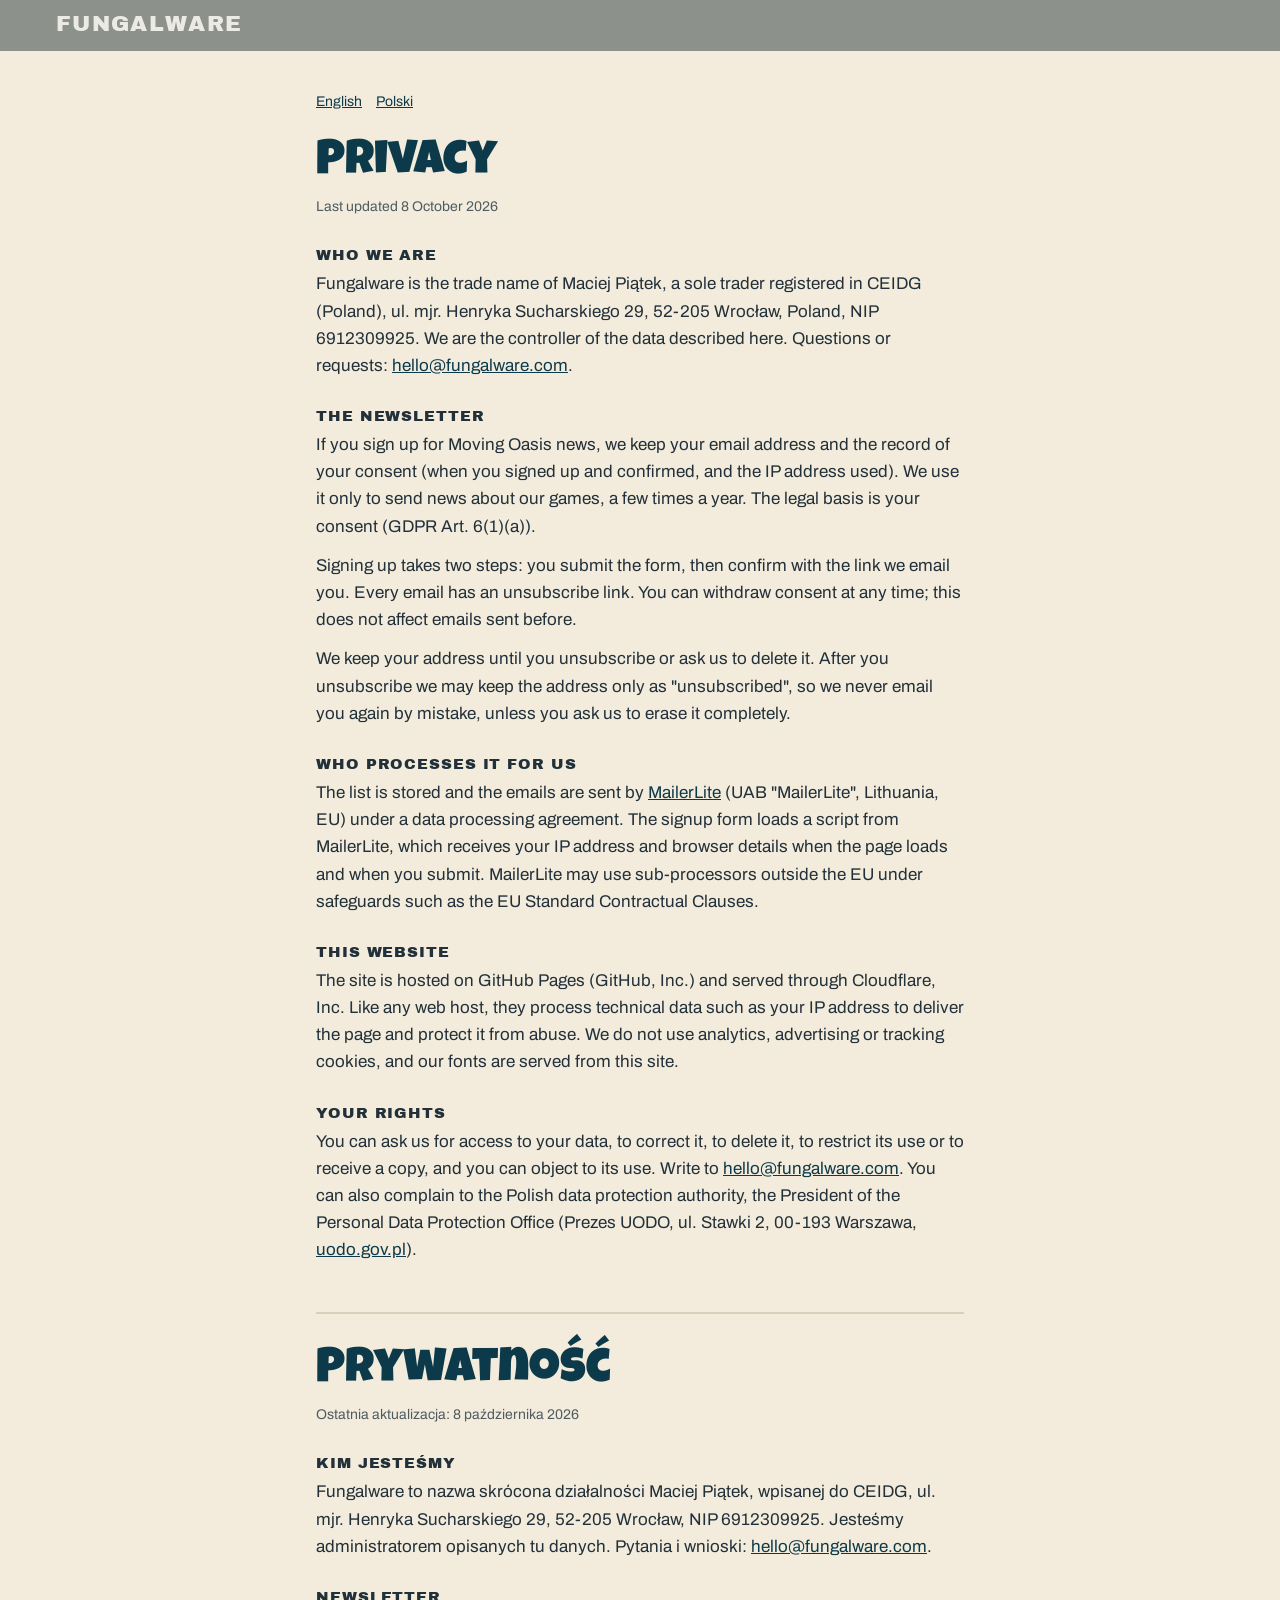
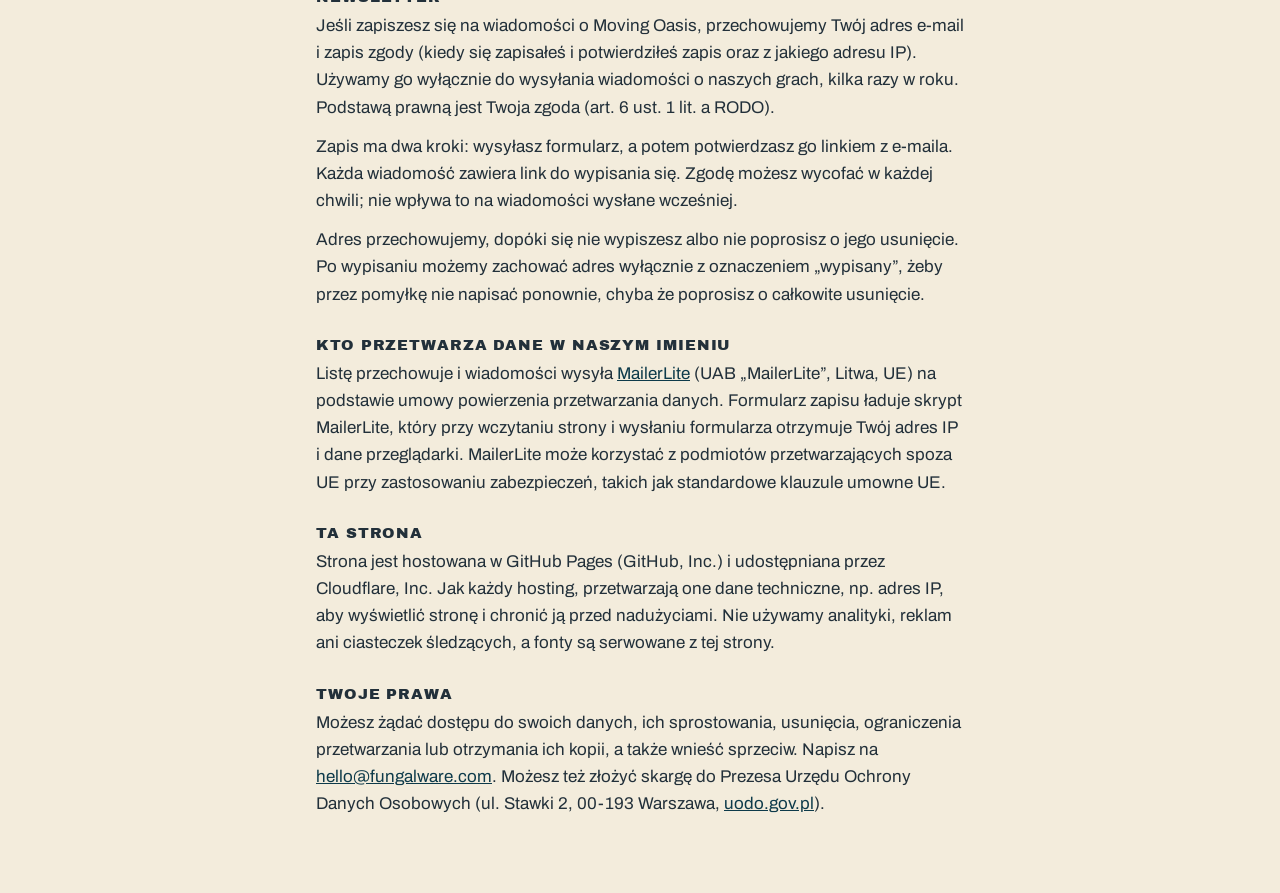
==== privacy/index.html @ 82249dde "Newsletter signup (MailerLite, double opt-in), privacy page, self-hosted fonts Co-Authored-By: Claud" ====
<!doctype html>
<html lang="en">
<head>
<meta charset="utf-8">
<meta name="viewport" content="width=device-width, initial-scale=1, viewport-fit=cover">
<title>Privacy · Fungalware</title>
<meta name="description" content="How Fungalware handles your data: the Moving Oasis newsletter and this website.">
<link rel="stylesheet" href="../fonts/fonts.css">
<style>
:root{--paper:#f3ecdc;--ink:#22303a;--ink-soft:#4f5b62;--band:#8d918c;--band-ink:#eceae4;--teal:#0d3a4a;--rule:#d9cfba;
  --brand:"Archivo Black","Arial Black",Impact,sans-serif;--game:"Luckiest Guy","Arial Black",Impact,sans-serif;--body:"Archivo","Helvetica Neue",Arial,sans-serif;color-scheme:light}
*{box-sizing:border-box}
html,body{margin:0}
body{background:var(--paper);color:var(--ink);font:17px/1.6 var(--body)}
a{color:var(--teal)}
.top{background:var(--band);padding:12px clamp(16px,5vw,56px)}
.top a{font:400 22px/1 var(--brand);letter-spacing:.06em;color:var(--band-ink);text-decoration:none}
main{max-width:760px;margin:0 auto;padding:40px clamp(16px,5vw,56px) 64px}
h1{font:400 clamp(34px,5vw,48px)/1.05 var(--game);color:var(--teal);margin:0 0 8px}
h2{font:400 15px/1.2 var(--brand);letter-spacing:.06em;text-transform:uppercase;margin:28px 0 6px}
p,li{max-width:65ch}
p{margin:0 0 12px}
ul{margin:0 0 12px;padding-left:22px}
.meta{color:var(--ink-soft);font-size:14px}
.lang{display:flex;gap:14px;font-size:14px;margin:0 0 24px}
section+section{border-top:2px solid var(--rule);margin-top:48px;padding-top:32px}
</style>
</head>
<body>
<header class="top"><a href="../">FUNGALWARE</a></header>
<main>
<p class="lang"><a href="#en">English</a><a href="#pl">Polski</a></p>

<section id="en" lang="en">
<h1>Privacy</h1>
<p class="meta">Last updated 8 October 2026</p>

<h2>Who we are</h2>
<p>Fungalware is the trade name of Maciej Piątek, a sole trader registered in CEIDG (Poland), ul. mjr. Henryka Sucharskiego 29, 52-205 Wrocław, Poland, NIP 6912309925. We are the controller of the data described here. Questions or requests: <a href="mailto:hello@fungalware.com">hello@fungalware.com</a>.</p>

<h2>The newsletter</h2>
<p>If you sign up for Moving Oasis news, we keep your email address and the record of your consent (when you signed up and confirmed, and the IP address used). We use it only to send news about our games, a few times a year. The legal basis is your consent (GDPR Art. 6(1)(a)).</p>
<p>Signing up takes two steps: you submit the form, then confirm with the link we email you. Every email has an unsubscribe link. You can withdraw consent at any time; this does not affect emails sent before.</p>
<p>We keep your address until you unsubscribe or ask us to delete it. After you unsubscribe we may keep the address only as "unsubscribed", so we never email you again by mistake, unless you ask us to erase it completely.</p>

<h2>Who processes it for us</h2>
<p>The list is stored and the emails are sent by <a href="https://www.mailerlite.com/legal/privacy-policy">MailerLite</a> (UAB "MailerLite", Lithuania, EU) under a data processing agreement. The signup form loads a script from MailerLite, which receives your IP address and browser details when the page loads and when you submit. MailerLite may use sub-processors outside the EU under safeguards such as the EU Standard Contractual Clauses.</p>

<h2>This website</h2>
<p>The site is hosted on GitHub Pages (GitHub, Inc.) and served through Cloudflare, Inc. Like any web host, they process technical data such as your IP address to deliver the page and protect it from abuse. We do not use analytics, advertising or tracking cookies, and our fonts are served from this site.</p>

<h2>Your rights</h2>
<p>You can ask us for access to your data, to correct it, to delete it, to restrict its use or to receive a copy, and you can object to its use. Write to <a href="mailto:hello@fungalware.com">hello@fungalware.com</a>. You can also complain to the Polish data protection authority, the President of the Personal Data Protection Office (Prezes UODO, ul. Stawki 2, 00-193 Warszawa, <a href="https://uodo.gov.pl">uodo.gov.pl</a>).</p>
</section>

<section id="pl" lang="pl">
<h1>Prywatność</h1>
<p class="meta">Ostatnia aktualizacja: 8 października 2026</p>

<h2>Kim jesteśmy</h2>
<p>Fungalware to nazwa skrócona działalności Maciej Piątek, wpisanej do CEIDG, ul. mjr. Henryka Sucharskiego 29, 52-205 Wrocław, NIP 6912309925. Jesteśmy administratorem opisanych tu danych. Pytania i wnioski: <a href="mailto:hello@fungalware.com">hello@fungalware.com</a>.</p>

<h2>Newsletter</h2>
<p>Jeśli zapiszesz się na wiadomości o Moving Oasis, przechowujemy Twój adres e-mail i zapis zgody (kiedy się zapisałeś i potwierdziłeś zapis oraz z jakiego adresu IP). Używamy go wyłącznie do wysyłania wiadomości o naszych grach, kilka razy w roku. Podstawą prawną jest Twoja zgoda (art. 6 ust. 1 lit. a RODO).</p>
<p>Zapis ma dwa kroki: wysyłasz formularz, a potem potwierdzasz go linkiem z e-maila. Każda wiadomość zawiera link do wypisania się. Zgodę możesz wycofać w każdej chwili; nie wpływa to na wiadomości wysłane wcześniej.</p>
<p>Adres przechowujemy, dopóki się nie wypiszesz albo nie poprosisz o jego usunięcie. Po wypisaniu możemy zachować adres wyłącznie z oznaczeniem „wypisany”, żeby przez pomyłkę nie napisać ponownie, chyba że poprosisz o całkowite usunięcie.</p>

<h2>Kto przetwarza dane w naszym imieniu</h2>
<p>Listę przechowuje i wiadomości wysyła <a href="https://www.mailerlite.com/legal/privacy-policy">MailerLite</a> (UAB „MailerLite”, Litwa, UE) na podstawie umowy powierzenia przetwarzania danych. Formularz zapisu ładuje skrypt MailerLite, który przy wczytaniu strony i wysłaniu formularza otrzymuje Twój adres IP i dane przeglądarki. MailerLite może korzystać z podmiotów przetwarzających spoza UE przy zastosowaniu zabezpieczeń, takich jak standardowe klauzule umowne UE.</p>

<h2>Ta strona</h2>
<p>Strona jest hostowana w GitHub Pages (GitHub, Inc.) i udostępniana przez Cloudflare, Inc. Jak każdy hosting, przetwarzają one dane techniczne, np. adres IP, aby wyświetlić stronę i chronić ją przed nadużyciami. Nie używamy analityki, reklam ani ciasteczek śledzących, a fonty są serwowane z tej strony.</p>

<h2>Twoje prawa</h2>
<p>Możesz żądać dostępu do swoich danych, ich sprostowania, usunięcia, ograniczenia przetwarzania lub otrzymania ich kopii, a także wnieść sprzeciw. Napisz na <a href="mailto:hello@fungalware.com">hello@fungalware.com</a>. Możesz też złożyć skargę do Prezesa Urzędu Ochrony Danych Osobowych (ul. Stawki 2, 00-193 Warszawa, <a href="https://uodo.gov.pl">uodo.gov.pl</a>).</p>
</section>
</main>
</body>
</html>
---- fonts/fonts.css ----
/* Self-hosted Google Fonts (latin + latin-ext). Archivo, Archivo Black: SIL OFL 1.1; Luckiest Guy: Apache 2.0. */
@font-face {
  font-family: 'Archivo';
  font-style: normal;
  font-weight: 400;
  font-stretch: 100%;
  font-display: swap;
  src: url(archivo-latin-ext.woff2) format('woff2');
  unicode-range: U+0100-02BA, U+02BD-02C5, U+02C7-02CC, U+02CE-02D7, U+02DD-02FF, U+0304, U+0308, U+0329, U+1D00-1DBF, U+1E00-1E9F, U+1EF2-1EFF, U+2020, U+20A0-20AB, U+20AD-20C4, U+2113, U+2C60-2C7F, U+A720-A7FF;
}
@font-face {
  font-family: 'Archivo';
  font-style: normal;
  font-weight: 400;
  font-stretch: 100%;
  font-display: swap;
  src: url(archivo-latin.woff2) format('woff2');
  unicode-range: U+0000-00FF, U+0131, U+0152-0153, U+02BB-02BC, U+02C6, U+02DA, U+02DC, U+0304, U+0308, U+0329, U+2000-206F, U+20AC, U+2122, U+2191, U+2193, U+2212, U+2215, U+FEFF, U+FFFD;
}
@font-face {
  font-family: 'Archivo';
  font-style: normal;
  font-weight: 600;
  font-stretch: 100%;
  font-display: swap;
  src: url(archivo-latin-ext.woff2) format('woff2');
  unicode-range: U+0100-02BA, U+02BD-02C5, U+02C7-02CC, U+02CE-02D7, U+02DD-02FF, U+0304, U+0308, U+0329, U+1D00-1DBF, U+1E00-1E9F, U+1EF2-1EFF, U+2020, U+20A0-20AB, U+20AD-20C4, U+2113, U+2C60-2C7F, U+A720-A7FF;
}
@font-face {
  font-family: 'Archivo';
  font-style: normal;
  font-weight: 600;
  font-stretch: 100%;
  font-display: swap;
  src: url(archivo-latin.woff2) format('woff2');
  unicode-range: U+0000-00FF, U+0131, U+0152-0153, U+02BB-02BC, U+02C6, U+02DA, U+02DC, U+0304, U+0308, U+0329, U+2000-206F, U+20AC, U+2122, U+2191, U+2193, U+2212, U+2215, U+FEFF, U+FFFD;
}
@font-face {
  font-family: 'Archivo Black';
  font-style: normal;
  font-weight: 400;
  font-display: swap;
  src: url(archivo-black-latin-ext.woff2) format('woff2');
  unicode-range: U+0100-02BA, U+02BD-02C5, U+02C7-02CC, U+02CE-02D7, U+02DD-02FF, U+0304, U+0308, U+0329, U+1D00-1DBF, U+1E00-1E9F, U+1EF2-1EFF, U+2020, U+20A0-20AB, U+20AD-20C4, U+2113, U+2C60-2C7F, U+A720-A7FF;
}
@font-face {
  font-family: 'Archivo Black';
  font-style: normal;
  font-weight: 400;
  font-display: swap;
  src: url(archivo-black-latin.woff2) format('woff2');
  unicode-range: U+0000-00FF, U+0131, U+0152-0153, U+02BB-02BC, U+02C6, U+02DA, U+02DC, U+0304, U+0308, U+0329, U+2000-206F, U+20AC, U+2122, U+2191, U+2193, U+2212, U+2215, U+FEFF, U+FFFD;
}
@font-face {
  font-family: 'Luckiest Guy';
  font-style: normal;
  font-weight: 400;
  font-display: swap;
  src: url(luckiest-guy-latin-ext.woff2) format('woff2');
  unicode-range: U+0100-02BA, U+02BD-02C5, U+02C7-02CC, U+02CE-02D7, U+02DD-02FF, U+0304, U+0308, U+0329, U+1D00-1DBF, U+1E00-1E9F, U+1EF2-1EFF, U+2020, U+20A0-20AB, U+20AD-20C4, U+2113, U+2C60-2C7F, U+A720-A7FF;
}
@font-face {
  font-family: 'Luckiest Guy';
  font-style: normal;
  font-weight: 400;
  font-display: swap;
  src: url(luckiest-guy-latin.woff2) format('woff2');
  unicode-range: U+0000-00FF, U+0131, U+0152-0153, U+02BB-02BC, U+02C6, U+02DA, U+02DC, U+0304, U+0308, U+0329, U+2000-206F, U+20AC, U+2122, U+2191, U+2193, U+2212, U+2215, U+FEFF, U+FFFD;
}
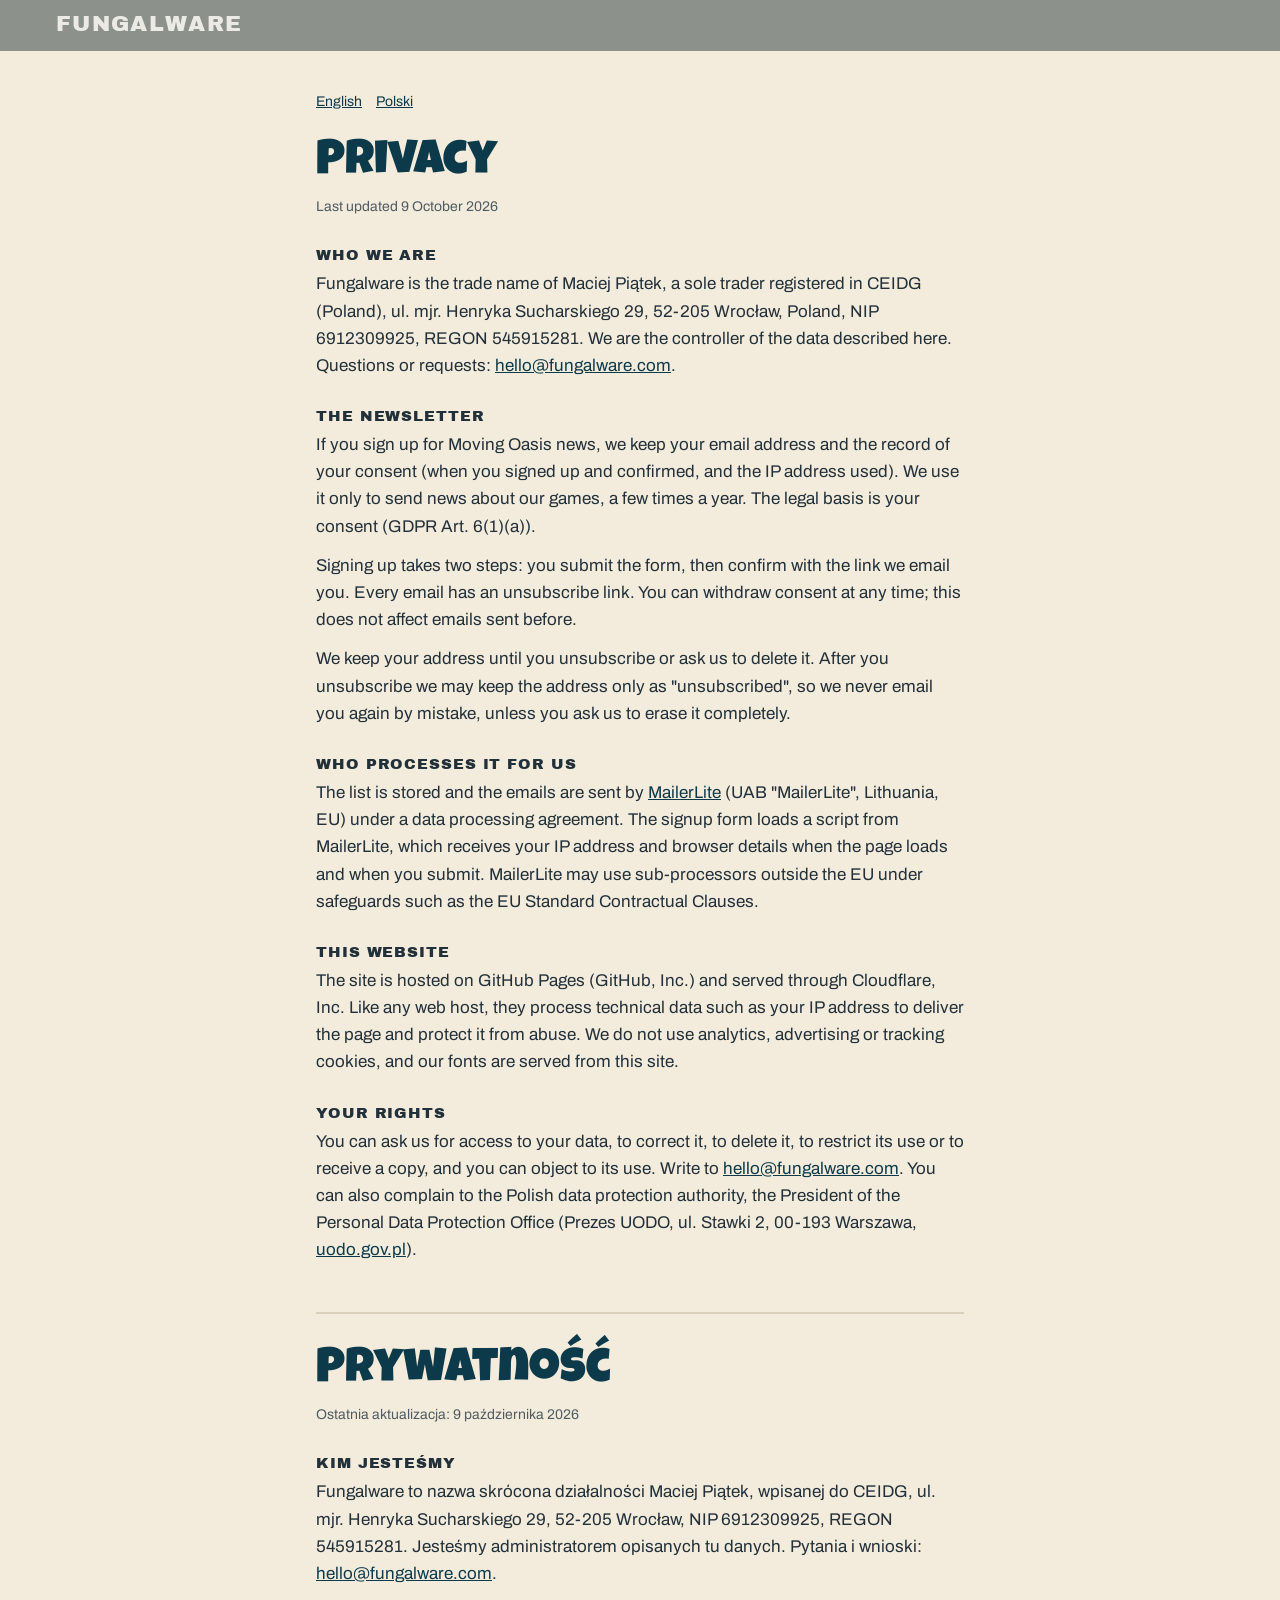
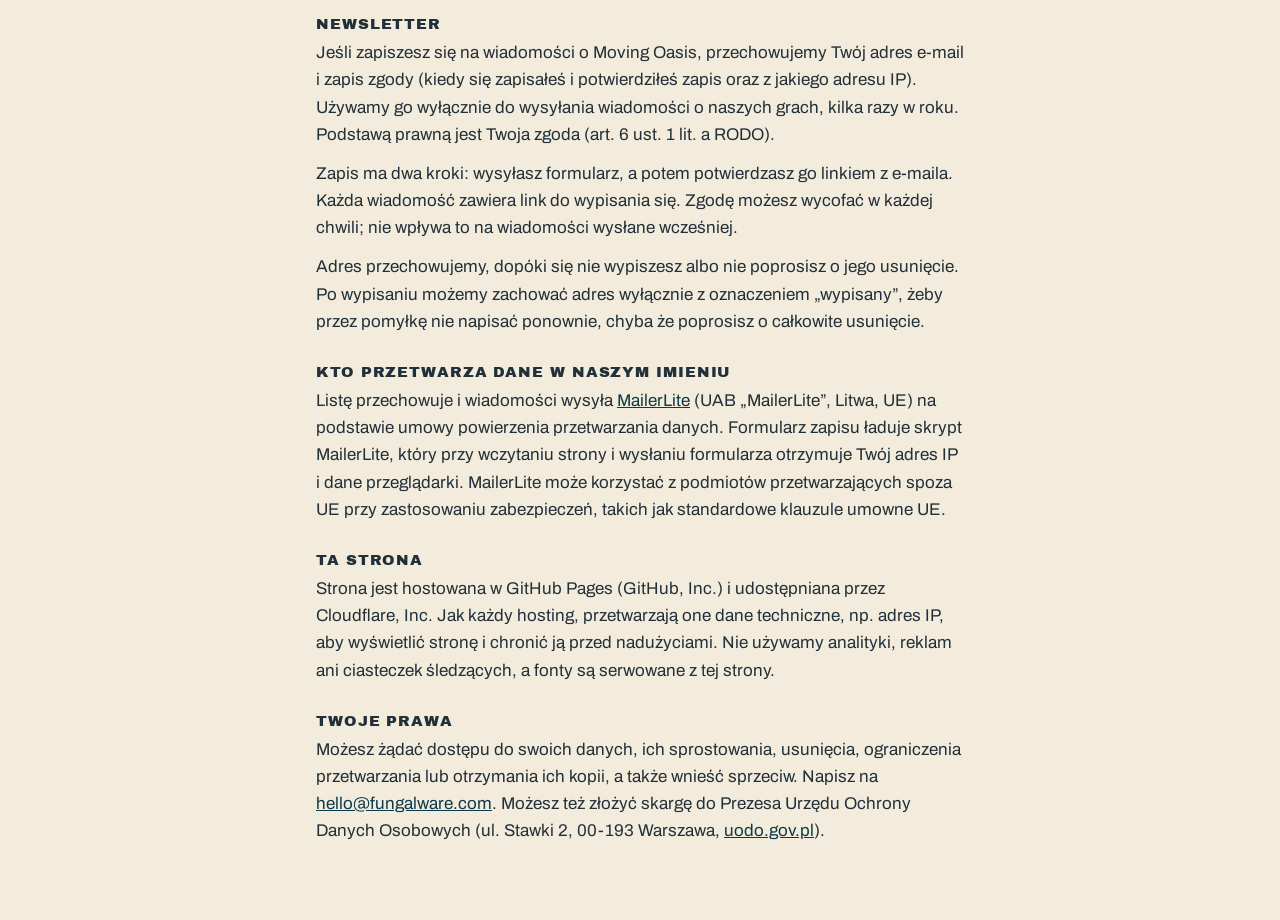
==== commit 871cd8be: "Add REGON to footer and privacy policy" ====
--- a/privacy/index.html
+++ b/privacy/index.html
@@ -33,10 +33,10 @@
 
 <section id="en" lang="en">
 <h1>Privacy</h1>
-<p class="meta">Last updated 8 October 2026</p>
+<p class="meta">Last updated 9 October 2026</p>
 
 <h2>Who we are</h2>
-<p>Fungalware is the trade name of Maciej Piątek, a sole trader registered in CEIDG (Poland), ul. mjr. Henryka Sucharskiego 29, 52-205 Wrocław, Poland, NIP 6912309925. We are the controller of the data described here. Questions or requests: <a href="mailto:hello@fungalware.com">hello@fungalware.com</a>.</p>
+<p>Fungalware is the trade name of Maciej Piątek, a sole trader registered in CEIDG (Poland), ul. mjr. Henryka Sucharskiego 29, 52-205 Wrocław, Poland, NIP 6912309925, REGON 545915281. We are the controller of the data described here. Questions or requests: <a href="mailto:hello@fungalware.com">hello@fungalware.com</a>.</p>
 
 <h2>The newsletter</h2>
 <p>If you sign up for Moving Oasis news, we keep your email address and the record of your consent (when you signed up and confirmed, and the IP address used). We use it only to send news about our games, a few times a year. The legal basis is your consent (GDPR Art. 6(1)(a)).</p>
@@ -55,10 +55,10 @@
 
 <section id="pl" lang="pl">
 <h1>Prywatność</h1>
-<p class="meta">Ostatnia aktualizacja: 8 października 2026</p>
+<p class="meta">Ostatnia aktualizacja: 9 października 2026</p>
 
 <h2>Kim jesteśmy</h2>
-<p>Fungalware to nazwa skrócona działalności Maciej Piątek, wpisanej do CEIDG, ul. mjr. Henryka Sucharskiego 29, 52-205 Wrocław, NIP 6912309925. Jesteśmy administratorem opisanych tu danych. Pytania i wnioski: <a href="mailto:hello@fungalware.com">hello@fungalware.com</a>.</p>
+<p>Fungalware to nazwa skrócona działalności Maciej Piątek, wpisanej do CEIDG, ul. mjr. Henryka Sucharskiego 29, 52-205 Wrocław, NIP 6912309925, REGON 545915281. Jesteśmy administratorem opisanych tu danych. Pytania i wnioski: <a href="mailto:hello@fungalware.com">hello@fungalware.com</a>.</p>
 
 <h2>Newsletter</h2>
 <p>Jeśli zapiszesz się na wiadomości o Moving Oasis, przechowujemy Twój adres e-mail i zapis zgody (kiedy się zapisałeś i potwierdziłeś zapis oraz z jakiego adresu IP). Używamy go wyłącznie do wysyłania wiadomości o naszych grach, kilka razy w roku. Podstawą prawną jest Twoja zgoda (art. 6 ust. 1 lit. a RODO).</p>
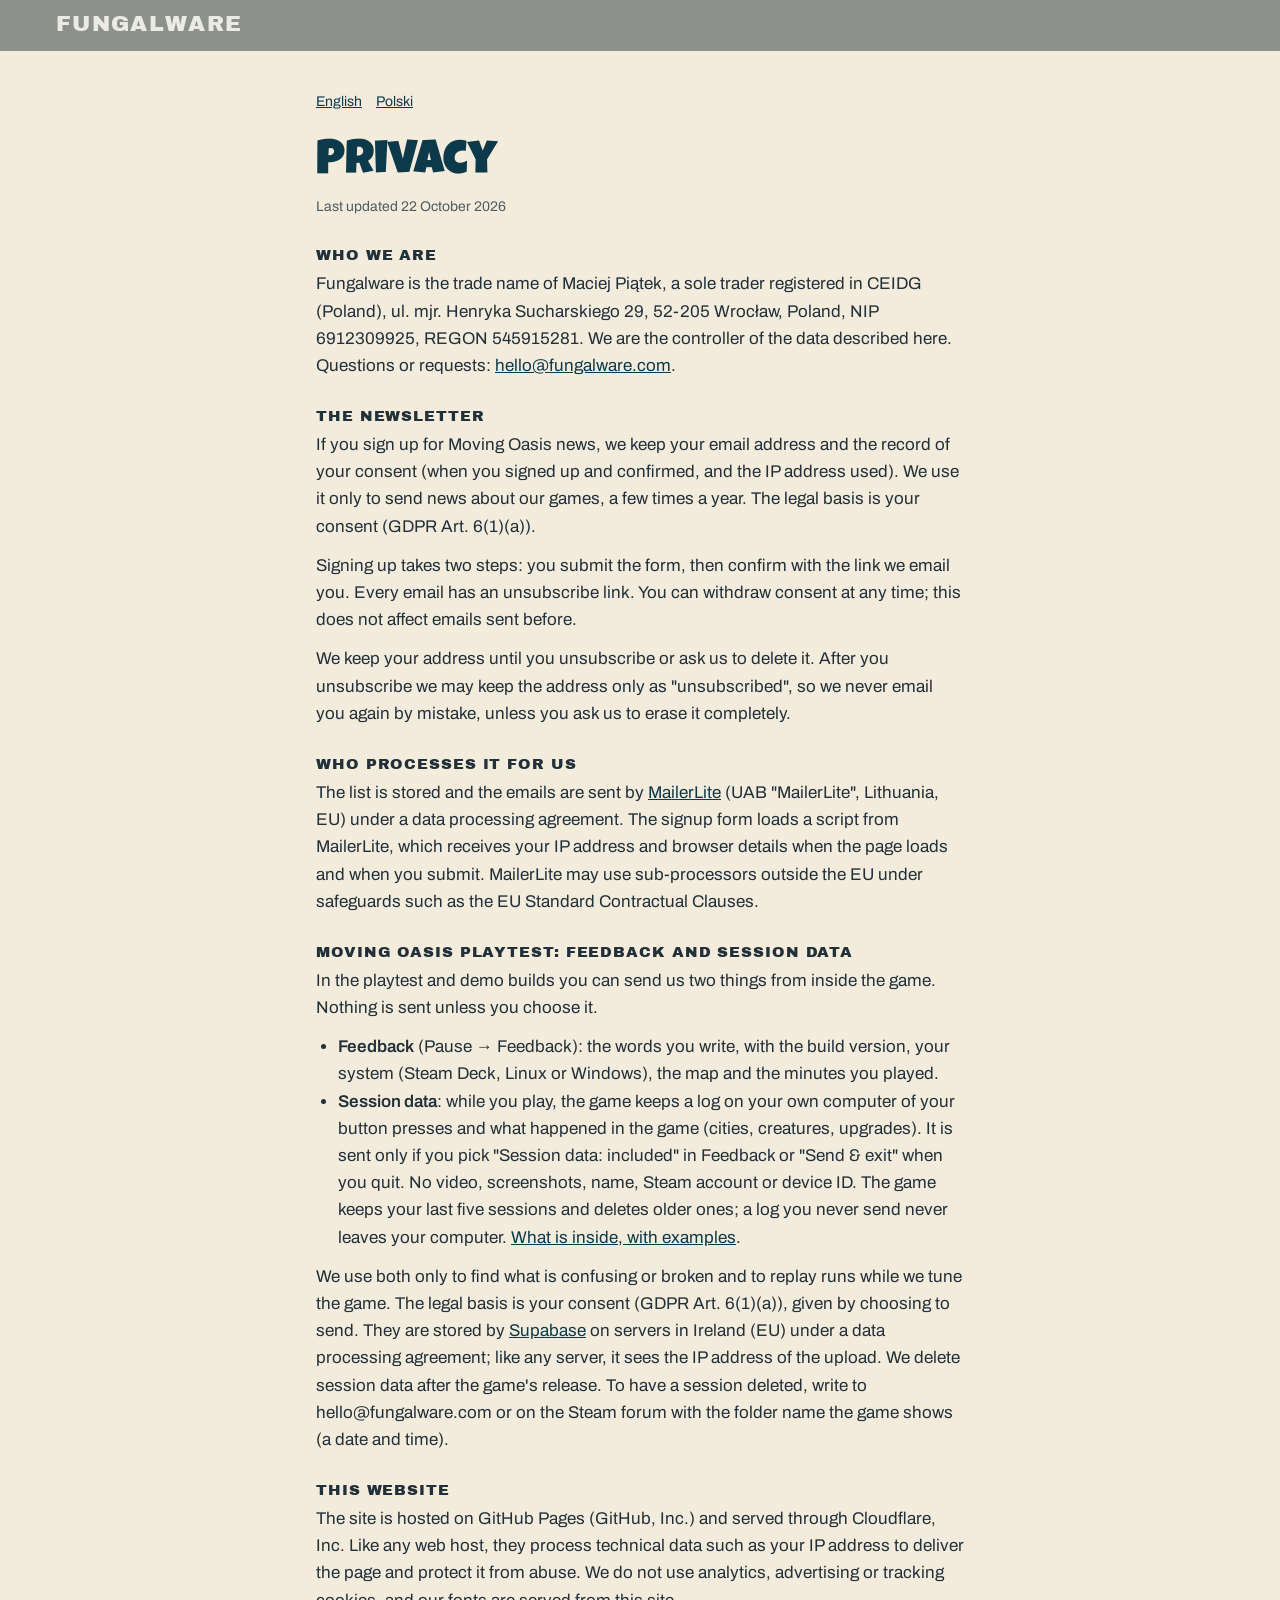
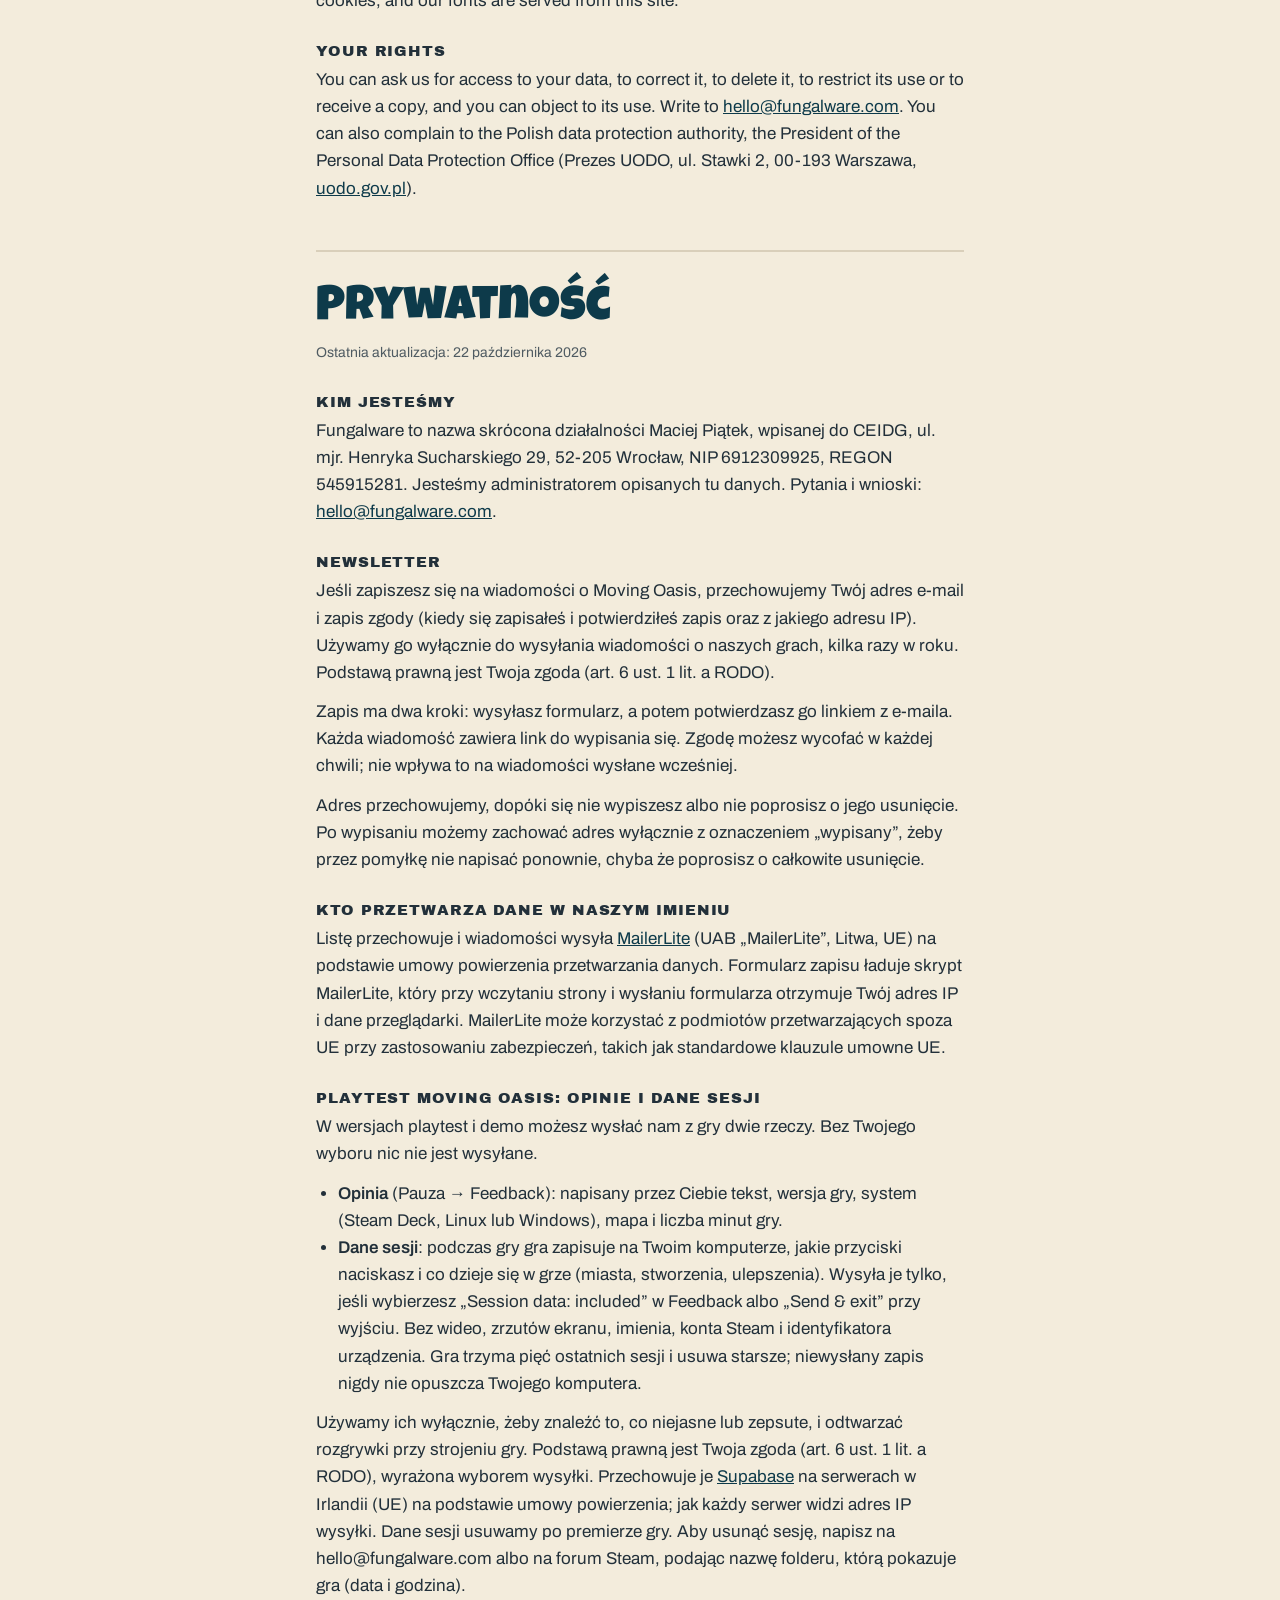
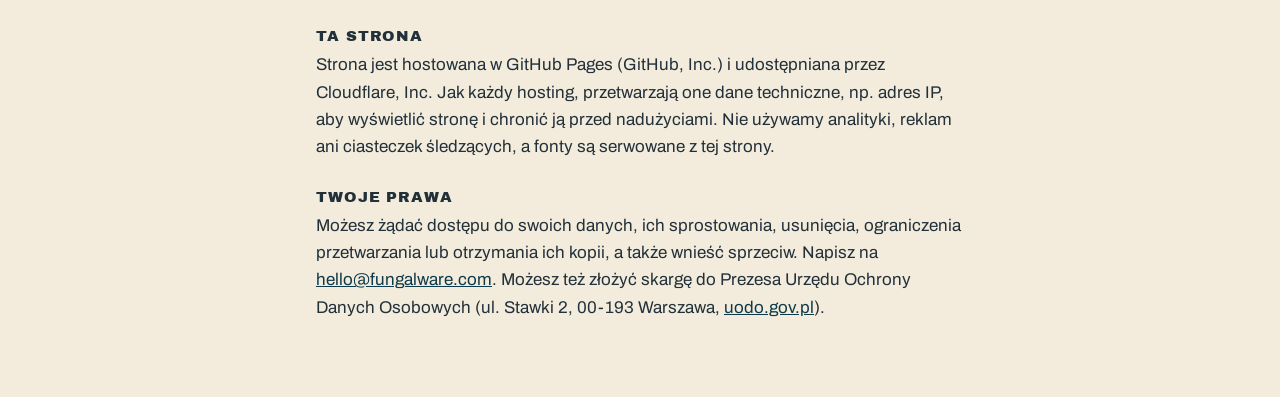
==== commit 708aab30: "Privacy: Moving Oasis playtest feedback and session data; forum images Owner 2026-10-22: what the pl" ====
--- a/privacy/index.html
+++ b/privacy/index.html
@@ -33,7 +33,7 @@
 
 <section id="en" lang="en">
 <h1>Privacy</h1>
-<p class="meta">Last updated 9 October 2026</p>
+<p class="meta">Last updated 22 October 2026</p>
 
 <h2>Who we are</h2>
 <p>Fungalware is the trade name of Maciej Piątek, a sole trader registered in CEIDG (Poland), ul. mjr. Henryka Sucharskiego 29, 52-205 Wrocław, Poland, NIP 6912309925, REGON 545915281. We are the controller of the data described here. Questions or requests: <a href="mailto:hello@fungalware.com">hello@fungalware.com</a>.</p>
@@ -46,6 +46,14 @@
 <h2>Who processes it for us</h2>
 <p>The list is stored and the emails are sent by <a href="https://www.mailerlite.com/legal/privacy-policy">MailerLite</a> (UAB "MailerLite", Lithuania, EU) under a data processing agreement. The signup form loads a script from MailerLite, which receives your IP address and browser details when the page loads and when you submit. MailerLite may use sub-processors outside the EU under safeguards such as the EU Standard Contractual Clauses.</p>
 
+<h2 id="playtest">Moving Oasis playtest: feedback and session data</h2>
+<p>In the playtest and demo builds you can send us two things from inside the game. Nothing is sent unless you choose it.</p>
+<ul>
+<li><b>Feedback</b> (Pause → Feedback): the words you write, with the build version, your system (Steam Deck, Linux or Windows), the map and the minutes you played.</li>
+<li><b>Session data</b>: while you play, the game keeps a log on your own computer of your button presses and what happened in the game (cities, creatures, upgrades). It is sent only if you pick "Session data: included" in Feedback or "Send &amp; exit" when you quit. No video, screenshots, name, Steam account or device ID. The game keeps your last five sessions and deletes older ones; a log you never send never leaves your computer. <a href="https://steamcommunity.com/app/4529580/discussions/">What is inside, with examples</a>.</li>
+</ul>
+<p>We use both only to find what is confusing or broken and to replay runs while we tune the game. The legal basis is your consent (GDPR Art. 6(1)(a)), given by choosing to send. They are stored by <a href="https://supabase.com/privacy">Supabase</a> on servers in Ireland (EU) under a data processing agreement; like any server, it sees the IP address of the upload. We delete session data after the game's release. To have a session deleted, write to hello@fungalware.com or on the Steam forum with the folder name the game shows (a date and time).</p>
+
 <h2>This website</h2>
 <p>The site is hosted on GitHub Pages (GitHub, Inc.) and served through Cloudflare, Inc. Like any web host, they process technical data such as your IP address to deliver the page and protect it from abuse. We do not use analytics, advertising or tracking cookies, and our fonts are served from this site.</p>
 
@@ -55,7 +63,7 @@
 
 <section id="pl" lang="pl">
 <h1>Prywatność</h1>
-<p class="meta">Ostatnia aktualizacja: 9 października 2026</p>
+<p class="meta">Ostatnia aktualizacja: 22 października 2026</p>
 
 <h2>Kim jesteśmy</h2>
 <p>Fungalware to nazwa skrócona działalności Maciej Piątek, wpisanej do CEIDG, ul. mjr. Henryka Sucharskiego 29, 52-205 Wrocław, NIP 6912309925, REGON 545915281. Jesteśmy administratorem opisanych tu danych. Pytania i wnioski: <a href="mailto:hello@fungalware.com">hello@fungalware.com</a>.</p>
@@ -68,6 +76,14 @@
 <h2>Kto przetwarza dane w naszym imieniu</h2>
 <p>Listę przechowuje i wiadomości wysyła <a href="https://www.mailerlite.com/legal/privacy-policy">MailerLite</a> (UAB „MailerLite”, Litwa, UE) na podstawie umowy powierzenia przetwarzania danych. Formularz zapisu ładuje skrypt MailerLite, który przy wczytaniu strony i wysłaniu formularza otrzymuje Twój adres IP i dane przeglądarki. MailerLite może korzystać z podmiotów przetwarzających spoza UE przy zastosowaniu zabezpieczeń, takich jak standardowe klauzule umowne UE.</p>
 
+<h2 id="playtest-pl">Playtest Moving Oasis: opinie i dane sesji</h2>
+<p>W wersjach playtest i demo możesz wysłać nam z gry dwie rzeczy. Bez Twojego wyboru nic nie jest wysyłane.</p>
+<ul>
+<li><b>Opinia</b> (Pauza → Feedback): napisany przez Ciebie tekst, wersja gry, system (Steam Deck, Linux lub Windows), mapa i liczba minut gry.</li>
+<li><b>Dane sesji</b>: podczas gry gra zapisuje na Twoim komputerze, jakie przyciski naciskasz i co dzieje się w grze (miasta, stworzenia, ulepszenia). Wysyła je tylko, jeśli wybierzesz „Session data: included” w Feedback albo „Send &amp; exit” przy wyjściu. Bez wideo, zrzutów ekranu, imienia, konta Steam i identyfikatora urządzenia. Gra trzyma pięć ostatnich sesji i usuwa starsze; niewysłany zapis nigdy nie opuszcza Twojego komputera.</li>
+</ul>
+<p>Używamy ich wyłącznie, żeby znaleźć to, co niejasne lub zepsute, i odtwarzać rozgrywki przy strojeniu gry. Podstawą prawną jest Twoja zgoda (art. 6 ust. 1 lit. a RODO), wyrażona wyborem wysyłki. Przechowuje je <a href="https://supabase.com/privacy">Supabase</a> na serwerach w Irlandii (UE) na podstawie umowy powierzenia; jak każdy serwer widzi adres IP wysyłki. Dane sesji usuwamy po premierze gry. Aby usunąć sesję, napisz na hello@fungalware.com albo na forum Steam, podając nazwę folderu, którą pokazuje gra (data i godzina).</p>
+
 <h2>Ta strona</h2>
 <p>Strona jest hostowana w GitHub Pages (GitHub, Inc.) i udostępniana przez Cloudflare, Inc. Jak każdy hosting, przetwarzają one dane techniczne, np. adres IP, aby wyświetlić stronę i chronić ją przed nadużyciami. Nie używamy analityki, reklam ani ciasteczek śledzących, a fonty są serwowane z tej strony.</p>
 
